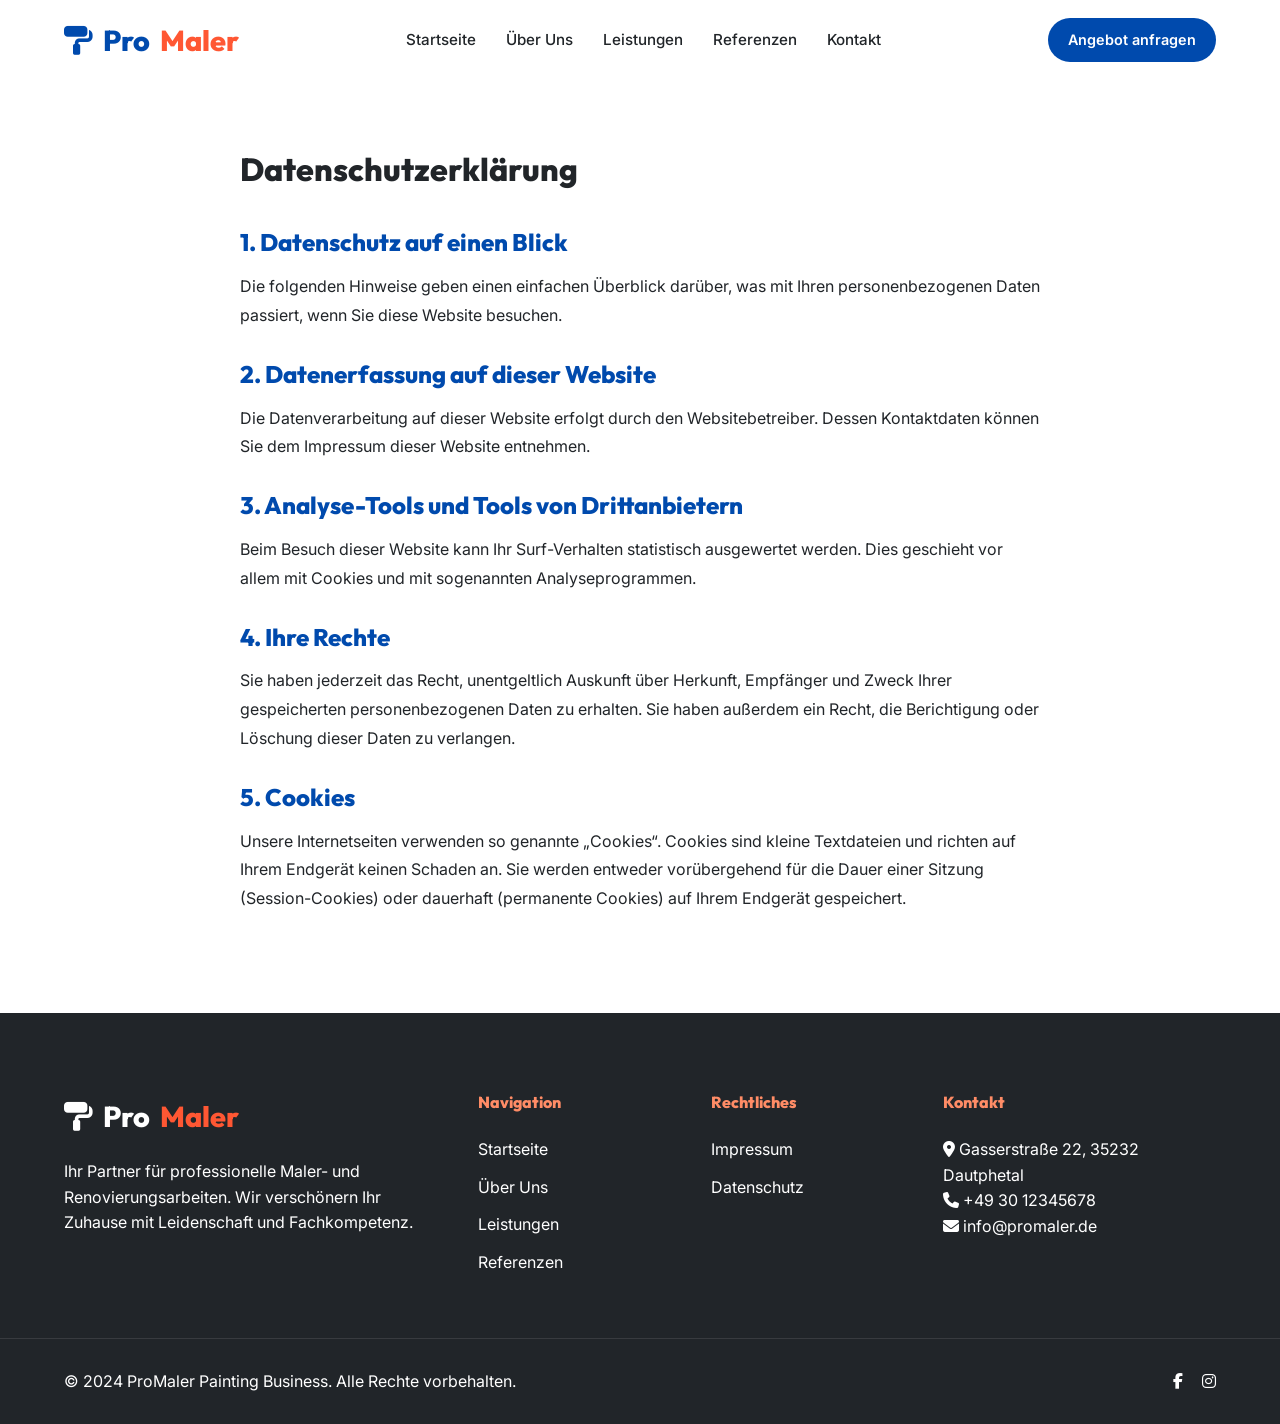
==== datenschutz.html @ 611ec89a "Initial commit - ProMaler Website" ====
<!DOCTYPE html>
<html lang="de">
<head>
    <meta charset="UTF-8">
    <meta name="viewport" content="width=device-width, initial-scale=1.0">
    <title>Datenschutz | ProMaler</title>
    <link rel="stylesheet" href="css/style.css">
    <link rel="stylesheet" href="https://cdnjs.cloudflare.com/ajax/libs/font-awesome/6.5.1/css/all.min.css">
    <style>
        .legal-content {
            max-width: 800px;
            margin: 150px auto 100px;
            width: 90%;
            line-height: 1.8;
        }
        .legal-content h1 { margin-bottom: 40px; }
        .legal-content h2 { margin: 30px 0 15px; font-size: 1.5rem; color: var(--primary); }
    </style>
</head>
<body>
    <header id="main-header" style="background: var(--glass-bg); backdrop-filter: var(--glass-blur);">
        <div class="nav-container">
            <a href="index.html" class="logo">
                <i class="fas fa-paint-roller"></i>
                Pro<span>Maler</span>
            </a>
            <nav class="nav-links">
                <a href="index.html">Startseite</a>
                <a href="ueber-uns.html">Über Uns</a>
                <a href="leistungen.html">Leistungen</a>
                <a href="referenzen.html">Referenzen</a>
                <a href="kontakt.html">Kontakt</a>
            </nav>
            <a href="kontakt.html" class="nav-cta">Angebot anfragen</a>
        </div>
    </header>

    <main class="legal-content">
        <h1>Datenschutzerklärung</h1>

        <h2>1. Datenschutz auf einen Blick</h2>
        <p>Die folgenden Hinweise geben einen einfachen Überblick darüber, was mit Ihren personenbezogenen Daten passiert, wenn Sie diese Website besuchen.</p>

        <h2>2. Datenerfassung auf dieser Website</h2>
        <p>Die Datenverarbeitung auf dieser Website erfolgt durch den Websitebetreiber. Dessen Kontaktdaten können Sie dem Impressum dieser Website entnehmen.</p>

        <h2>3. Analyse-Tools und Tools von Drittanbietern</h2>
        <p>Beim Besuch dieser Website kann Ihr Surf-Verhalten statistisch ausgewertet werden. Dies geschieht vor allem mit Cookies und mit sogenannten Analyseprogrammen.</p>

        <h2>4. Ihre Rechte</h2>
        <p>Sie haben jederzeit das Recht, unentgeltlich Auskunft über Herkunft, Empfänger und Zweck Ihrer gespeicherten personenbezogenen Daten zu erhalten. Sie haben außerdem ein Recht, die Berichtigung oder Löschung dieser Daten zu verlangen.</p>

        <h2>5. Cookies</h2>
        <p>Unsere Internetseiten verwenden so genannte „Cookies“. Cookies sind kleine Textdateien und richten auf Ihrem Endgerät keinen Schaden an. Sie werden entweder vorübergehend für die Dauer einer Sitzung (Session-Cookies) oder dauerhaft (permanente Cookies) auf Ihrem Endgerät gespeichert.</p>
    </main>

    <footer>
        <div class="footer-container">
            <div class="footer-about">
                <a href="index.html" class="logo" style="color: white; margin-bottom: 20px;">
                    <i class="fas fa-paint-roller"></i>
                    Pro<span style="color: var(--accent);">Maler</span>
                </a>
                <p>Ihr Partner für professionelle Maler- und Renovierungsarbeiten. Wir verschönern Ihr Zuhause mit Leidenschaft und Fachkompetenz.</p>
            </div>
            <div class="footer-links">
                <h4>Navigation</h4>
                <ul>
                    <li><a href="index.html">Startseite</a></li>
                    <li><a href="ueber-uns.html">Über Uns</a></li>
                    <li><a href="leistungen.html">Leistungen</a></li>
                    <li><a href="referenzen.html">Referenzen</a></li>
                </ul>
            </div>
            <div class="footer-links">
                <h4>Rechtliches</h4>
                <ul>
                    <li><a href="impressum.html">Impressum</a></li>
                    <li><a href="datenschutz.html">Datenschutz</a></li>
                </ul>
            </div>
            <div class="footer-contact">
                <h4>Kontakt</h4>
                <p><i class="fas fa-map-marker-alt"></i> Gasserstraße 22, 35232 Dautphetal</p>
                <p><i class="fas fa-phone"></i> +49 30 12345678</p>
                <p><i class="fas fa-envelope"></i> info@promaler.de</p>
            </div>
        </div>
        <div class="footer-bottom">
            <div class="footer-container" style="margin-bottom: 0; display: flex; justify-content: space-between;">
                <p>&copy; 2024 ProMaler Painting Business. Alle Rechte vorbehalten.</p>
                <div class="socials">
                    <a href="#" style="margin-left: 15px;"><i class="fab fa-facebook-f"></i></a>
                    <a href="#" style="margin-left: 15px;"><i class="fab fa-instagram"></i></a>
                </div>
            </div>
        </div>
    </footer>

    <script src="js/script.js"></script>
</body>
</html>
---- css/style.css ----
/* 
    ProMaler - Main Stylesheet
    Design System for a professional painting company
*/

@import url('https://fonts.googleapis.com/css2?family=Inter:wght@300;400;500;600;700&family=Outfit:wght@600;700;800&display=swap');

:root {
    /* Colors */
    --primary: #004AAD;
    --primary-light: #3371C6;
    --primary-dark: #003070;
    --accent: #FF5733;
    --accent-soft: #FF8C66;
    --bg-light: #F8F9FA;
    --bg-white: #FFFFFF;
    --text-dark: #212529;
    --text-muted: #6C757D;
    --border-color: #E9ECEF;
    
    /* Layout */
    --container-width: 1200px;
    --header-height: 80px;
    --section-padding: 100px 0;
    
    /* Effects */
    --shadow-sm: 0 4px 6px -1px rgba(0,0,0,0.05);
    --shadow-md: 0 10px 15px -3px rgba(0,0,0,0.1);
    --shadow-lg: 0 20px 25px -5px rgba(0,0,0,0.1), 0 10px 10px -5px rgba(0,0,0,0.04);
    --transition: all 0.4s cubic-bezier(0.175, 0.885, 0.32, 1.275);
    --glass-bg: rgba(255, 255, 255, 0.88);
    --glass-blur: blur(12px);
    
    /* Paint Sprinkles */
    --paint-blue: rgba(0, 74, 173, 0.08);
    --paint-orange: rgba(255, 87, 51, 0.08);
}

/* Base Reset */
* {
    margin: 0;
    padding: 0;
    box-sizing: border-box;
}

html {
    scroll-behavior: smooth;
}

body {
    font-family: 'Inter', sans-serif;
    color: var(--text-dark);
    line-height: 1.6;
    background-color: var(--bg-white);
    overflow-x: hidden;
}

h1, h2, h3, h4 {
    font-family: 'Outfit', sans-serif;
    font-weight: 800;
    line-height: 1.2;
}

a {
    text-decoration: none;
    color: inherit;
    transition: var(--transition);
}

ul {
    list-style: none;
}

img {
    max-width: 100%;
    display: block;
}

/* Typography Utilities */
.text-center { text-align: center; }
.section-title {
    font-size: 2.5rem;
    margin-bottom: 3rem;
    position: relative;
    display: inline-block;
}

.section-title::after {
    content: '';
    position: absolute;
    bottom: -10px;
    left: 50%;
    transform: translateX(-50%);
    width: 60px;
    height: 4px;
    background: var(--primary);
    border-radius: 2px;
}

/* Paint Specific Effects */
.paint-splash-container {
    position: absolute;
    top: 0;
    left: 0;
    width: 100%;
    height: 100%;
    overflow: hidden;
    z-index: -1;
    pointer-events: none;
}

.splash {
    position: absolute;
    width: 300px;
    height: 300px;
    background: radial-gradient(circle at center, var(--paint-blue) 0%, transparent 70%);
    filter: blur(40px);
}

.splash-1 { top: 10%; left: -100px; }
.splash-2 { bottom: 10%; right: -100px; width: 400px; height: 400px; background: radial-gradient(circle at center, var(--paint-orange) 0%, transparent 70%); }

.brush-stroke {
    position: relative;
    display: inline-block;
    z-index: 1;
}

.brush-stroke::before {
    content: '';
    position: absolute;
    bottom: -2px;
    left: -5%;
    width: 110%;
    height: 12px;
    background: var(--accent-soft);
    z-index: -1;
    opacity: 0.4;
    transform: rotate(-1deg);
    border-radius: 100% 20% 50% 10% / 50% 10% 20% 50%;
    transition: var(--transition);
}

.brush-stroke:hover::before {
    height: 15px;
    opacity: 0.6;
    transform: rotate(0deg) scaleX(1.1);
}

.paint-dot {
    position: absolute;
    width: 8px;
    height: 8px;
    background: var(--primary);
    border-radius: 50%;
    opacity: 0.3;
}

/* Header */
header {
    height: var(--header-height);
    position: fixed;
    top: 0;
    left: 0;
    width: 100%;
    z-index: 1000;
    display: flex;
    align-items: center;
    transition: var(--transition);
}

header.sticky {
    background: var(--glass-bg);
    backdrop-filter: var(--glass-blur);
    box-shadow: var(--shadow-sm);
    height: 70px;
}

.nav-container {
    max-width: var(--container-width);
    margin: 0 auto;
    width: 90%;
    display: flex;
    justify-content: space-between;
    align-items: center;
}

.container {
    max-width: var(--container-width);
    margin: 0 auto;
    width: 90%;
}

.logo {
    font-family: 'Outfit', sans-serif;
    font-size: 1.8rem;
    font-weight: 800;
    color: var(--primary);
    display: flex;
    align-items: center;
    gap: 10px;
}

.logo span {
    color: var(--accent);
}

.nav-links {
    display: flex;
    gap: 30px;
}

.nav-links a {
    font-weight: 500;
    font-size: 0.95rem;
}

.nav-links a:hover, .nav-links a.active {
    color: var(--primary);
}

.nav-cta {
    background: var(--primary);
    color: white;
    padding: 10px 20px;
    border-radius: 50px;
    font-weight: 600;
    font-size: 0.9rem;
}

.nav-cta:hover {
    background: var(--primary-dark);
    transform: translateY(-2px);
}

/* Hero Section */
.hero {
    height: 100vh;
    display: flex;
    align-items: center;
    position: relative;
    padding-top: var(--header-height);
    background: linear-gradient(rgba(255,255,255,0.8), rgba(255,255,255,0.8)), url('../images/hero.png');
    background-size: cover;
    background-position: center;
}

.hero-content {
    max-width: var(--container-width);
    margin: 0 auto;
    width: 90%;
    display: flex;
    justify-content: space-between;
    align-items: center;
    gap: 50px;
}

.hero-text {
    flex: 1;
    max-width: 600px;
}

.hero-illustration {
    flex: 1;
    display: flex;
    justify-content: center;
    animation: floating 3s ease-in-out infinite;
}

.hero-illustration img {
    max-width: 450px;
    filter: drop-shadow(0 20px 40px rgba(0,0,0,0.1));
}

@keyframes floating {
    0% { transform: translateY(0px); }
    50% { transform: translateY(-20px); }
    100% { transform: translateY(0px); }
}

/* Subpage Hero Standard Style */
.subpage-hero {
    background: var(--bg-light);
    min-height: 50vh;
    display: flex;
    align-items: center;
    justify-content: center;
    text-align: center;
    padding: 120px 0 80px;
    position: relative;
    overflow: hidden;
}

.subpage-hero .hero-content {
    flex-direction: column;
}

.subpage-hero h1 {
    font-size: 5rem;
    color: var(--primary-dark);
    margin-bottom: 20px;
    position: relative;
    z-index: 1;
    display: inline-block;
    padding: 10px 40px;
}

/* Colored background behind the heading */
.subpage-hero h1::before {
    content: '';
    position: absolute;
    top: 50%;
    left: 50%;
    transform: translate(-50%, -50%);
    width: 100%;
    height: 80%;
    background: var(--paint-blue);
    z-index: -1;
    border-radius: 100px;
    filter: blur(20px);
}

.subpage-hero p {
    font-size: 1.5rem;
    color: var(--text-muted);
    max-width: 800px;
    margin: 0 auto;
}

@media (max-width: 768px) {
    .subpage-hero h1 { font-size: 3rem; padding: 10px 20px; }
    .subpage-hero p { font-size: 1.1rem; }
}

.hero h1 {
    font-size: 4rem;
    margin-bottom: 1.5rem;
    color: var(--primary-dark);
}

.hero p {
    font-size: 1.2rem;
    color: var(--text-muted);
    margin-bottom: 2.5rem;
}

.hero-btns {
    display: flex;
    gap: 20px;
}

.btn {
    padding: 15px 35px;
    border-radius: 50px;
    font-weight: 600;
    cursor: pointer;
    transition: var(--transition);
    display: inline-block;
}

.btn-primary {
    background: var(--primary);
    color: white;
}

.btn-primary:hover {
    background: var(--primary-dark);
    transform: translateY(-3px);
    box-shadow: 0 10px 20px rgba(0,74,173,0.2);
}

.btn-secondary {
    background: white;
    color: var(--primary);
    border: 2px solid var(--primary);
}

.btn-secondary:hover {
    background: var(--primary);
    color: white;
    transform: translateY(-3px);
}

/* Stats/Preview Cards */
.services-preview {
    padding: var(--section-padding);
}

.preview-grid {
    display: grid;
    grid-template-columns: repeat(3, 1fr);
    gap: 30px;
    max-width: var(--container-width);
    margin: 0 auto;
    width: 90%;
}

.preview-card {
    background: var(--bg-white);
    padding: 40px;
    border-radius: 20px;
    box-shadow: var(--shadow-md);
    transition: var(--transition);
    border: 1px solid var(--border-color);
    text-align: center;
}

.preview-card:hover {
    transform: translateY(-10px);
    border-color: var(--primary-light);
}

.preview-card i {
    font-size: 2.5rem;
    color: var(--primary);
    margin-bottom: 1.5rem;
}

.preview-card h3 {
    margin-bottom: 1rem;
    font-size: 1.5rem;
}

/* Footer */
footer {
    background: var(--text-dark);
    color: white;
    padding: 80px 0 30px;
}

.footer-container {
    max-width: var(--container-width);
    margin: 0 auto;
    width: 90%;
    display: grid;
    grid-template-columns: 2fr 1fr 1fr 1.5fr;
    gap: 50px;
    margin-bottom: 50px;
}

.footer-about h3 { color: white; margin-bottom: 20px; }
.footer-links h4, .footer-contact h4 { margin-bottom: 25px; color: var(--accent-soft); }
.footer-links ul li { margin-bottom: 12px; }
.footer-links a:hover { color: var(--accent-soft); }

.footer-bottom {
    border-top: 1px solid rgba(255,255,255,0.1);
    padding-top: 30px;
    display: flex;
    justify-content: space-between;
    align-items: center;
}

/* Responsive */
@media (max-width: 1024px) {
    .preview-grid { grid-template-columns: repeat(2, 1fr); }
    .footer-container { grid-template-columns: repeat(2, 1fr); }
    .hero h1 { font-size: 3rem; }
}

/* Mobile Menu Toggle */
.menu-toggle {
    display: none !important;
    font-size: 1.5rem;
    cursor: pointer;
    color: var(--primary);
}
@media (max-width: 992px) {
    .menu-toggle { display: block !important; }
}

@media (max-width: 992px) {
    .about-grid {
        grid-template-columns: 1fr;
        gap: 40px;
        text-align: center;
    }
    
    .about-image {
        order: -1;
    }
    .hero-content {
        flex-direction: column;
        text-align: center;
        gap: 30px;
    }
    
    .hero-text {
        max-width: 100%;
    }
    
    .hero-illustration {
        order: -1;
    }
    
    .hero-illustration img {
        max-width: 300px;
    }

    .hero h1 {
        font-size: 3rem;
    }
}

@media (max-width: 768px) {
    .menu-toggle { display: block; }
    
    /* Global grid stacking */
    .services-grid, .portfolio-grid, .preview-grid, .values-grid {
        grid-template-columns: 1fr !important;
    }
    
    /* Ensure no horizontal overflow */
    .contact-grid {
        grid-template-columns: 1fr !important;
        gap: 40px;
    }
    
    .nav-links {
        display: flex;
        flex-direction: column;
        position: fixed;
        top: var(--header-height);
        right: -100%;
        width: 100%;
        background: var(--bg-white);
        padding: 40px;
        transition: var(--transition);
        box-shadow: var(--shadow-md);
        text-align: center;
        gap: 20px;
    }

    .nav-links.active {
        right: 0;
    }

    .nav-cta { display: none; }
}

/* Tablet specific grid for Services */
@media (min-width: 769px) and (max-width: 1024px) {
    .services-grid {
        grid-template-columns: repeat(2, 1fr) !important;
    }
}
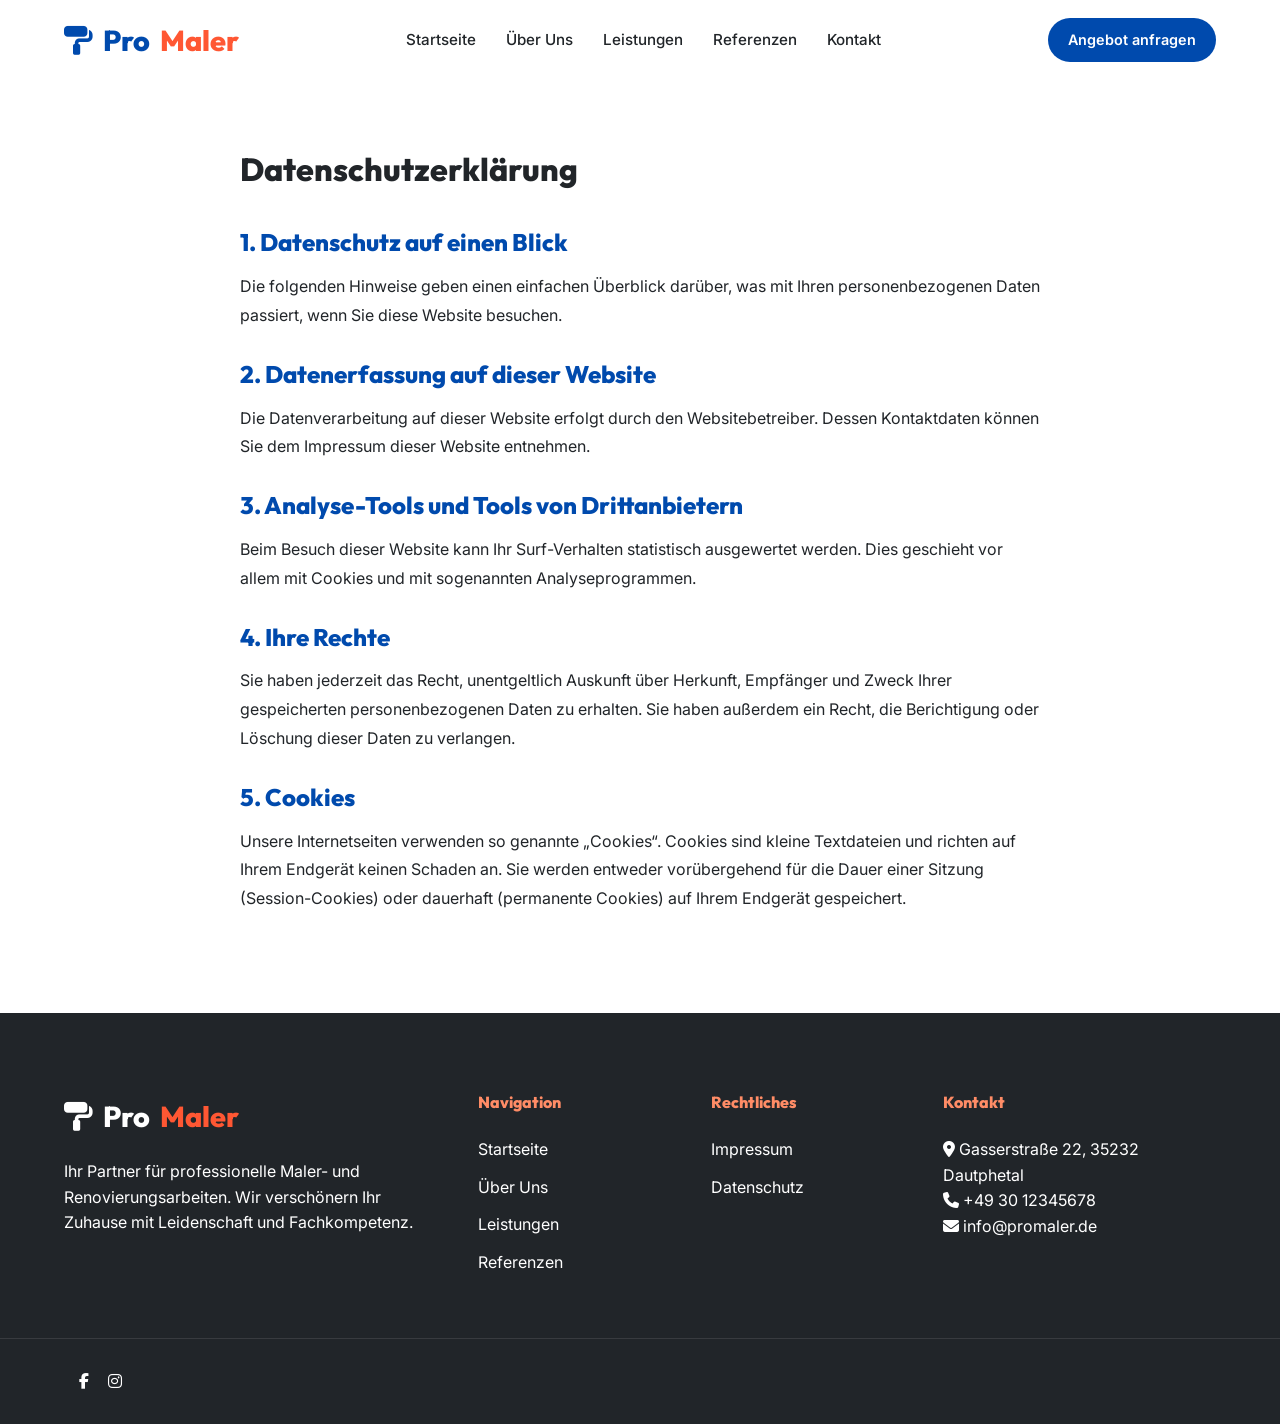
==== commit 9f847749: "Remove copyright text from footers" ====
--- a/datenschutz.html
+++ b/datenschutz.html
@@ -88,7 +88,6 @@
         </div>
         <div class="footer-bottom">
             <div class="footer-container" style="margin-bottom: 0; display: flex; justify-content: space-between;">
-                <p>&copy; 2024 ProMaler Painting Business. Alle Rechte vorbehalten.</p>
                 <div class="socials">
                     <a href="#" style="margin-left: 15px;"><i class="fab fa-facebook-f"></i></a>
                     <a href="#" style="margin-left: 15px;"><i class="fab fa-instagram"></i></a>
--- a/css/style.css
+++ b/css/style.css
@@ -491,6 +491,8 @@
     
     .hero-illustration {
         order: -1;
+        margin-top: 100px !important;
+        margin-bottom: 20px;
     }
     
     .hero-illustration img {
@@ -498,7 +500,46 @@
     }
 
     .hero h1 {
-        font-size: 3rem;
+        font-size: 2.5rem;
+    }
+
+    .hero {
+        height: auto !important;
+        min-height: 100vh;
+        padding-top: 80px !important;
+        padding-bottom: 60px;
+        display: block !important;
+    }
+
+    .hero-content {
+        display: flex;
+        flex-direction: column;
+        align-items: center;
+    }
+}
+@media (max-width: 768px) {
+    .about-grid {
+        display: flex !important;
+        flex-direction: column !important;
+        text-align: center !important;
+        gap: 20px !important;
+    }
+    
+    .about-text {
+        order: 1 !important;
+    }
+    
+    .about-image {
+        order: 2 !important;
+        margin-top: 15px !important;
+    }
+    
+    .about-image img {
+        width: 100% !important;
+    }
+    
+    .about-text p {
+        font-size: 16px !important;
     }
 }
 
@@ -544,3 +585,41 @@
         grid-template-columns: repeat(2, 1fr) !important;
     }
 }
+/* ==========================================================================
+   FINAL RESPONSIVE FIXES (Force Overrides)
+   ========================================================================== */
+
+@media (max-width: 992px) {
+    .hero {
+        height: auto !important;
+        min-height: calc(100vh - 80px) !important;
+        padding-top: 140px !important; /* Huge padding to clear header */
+        padding-bottom: 60px;
+        display: block !important;
+        position: relative !important;
+    }
+
+    .hero-content {
+        display: flex !important;
+        flex-direction: column !important;
+        align-items: center !important;
+        gap: 40px !important;
+    }
+
+    .hero-illustration {
+        order: -1 !important;
+        margin-top: 0 !important;
+        margin-bottom: 30px !important;
+        background: none !important; /* Explicitly remove any field */
+    }
+    
+    .hero h1 {
+        font-size: 2.5rem !important;
+        line-height: 1.2;
+    }
+
+    .hero-illustration img {
+        max-width: 280px !important;
+        margin: 0 auto !important;
+    }
+}
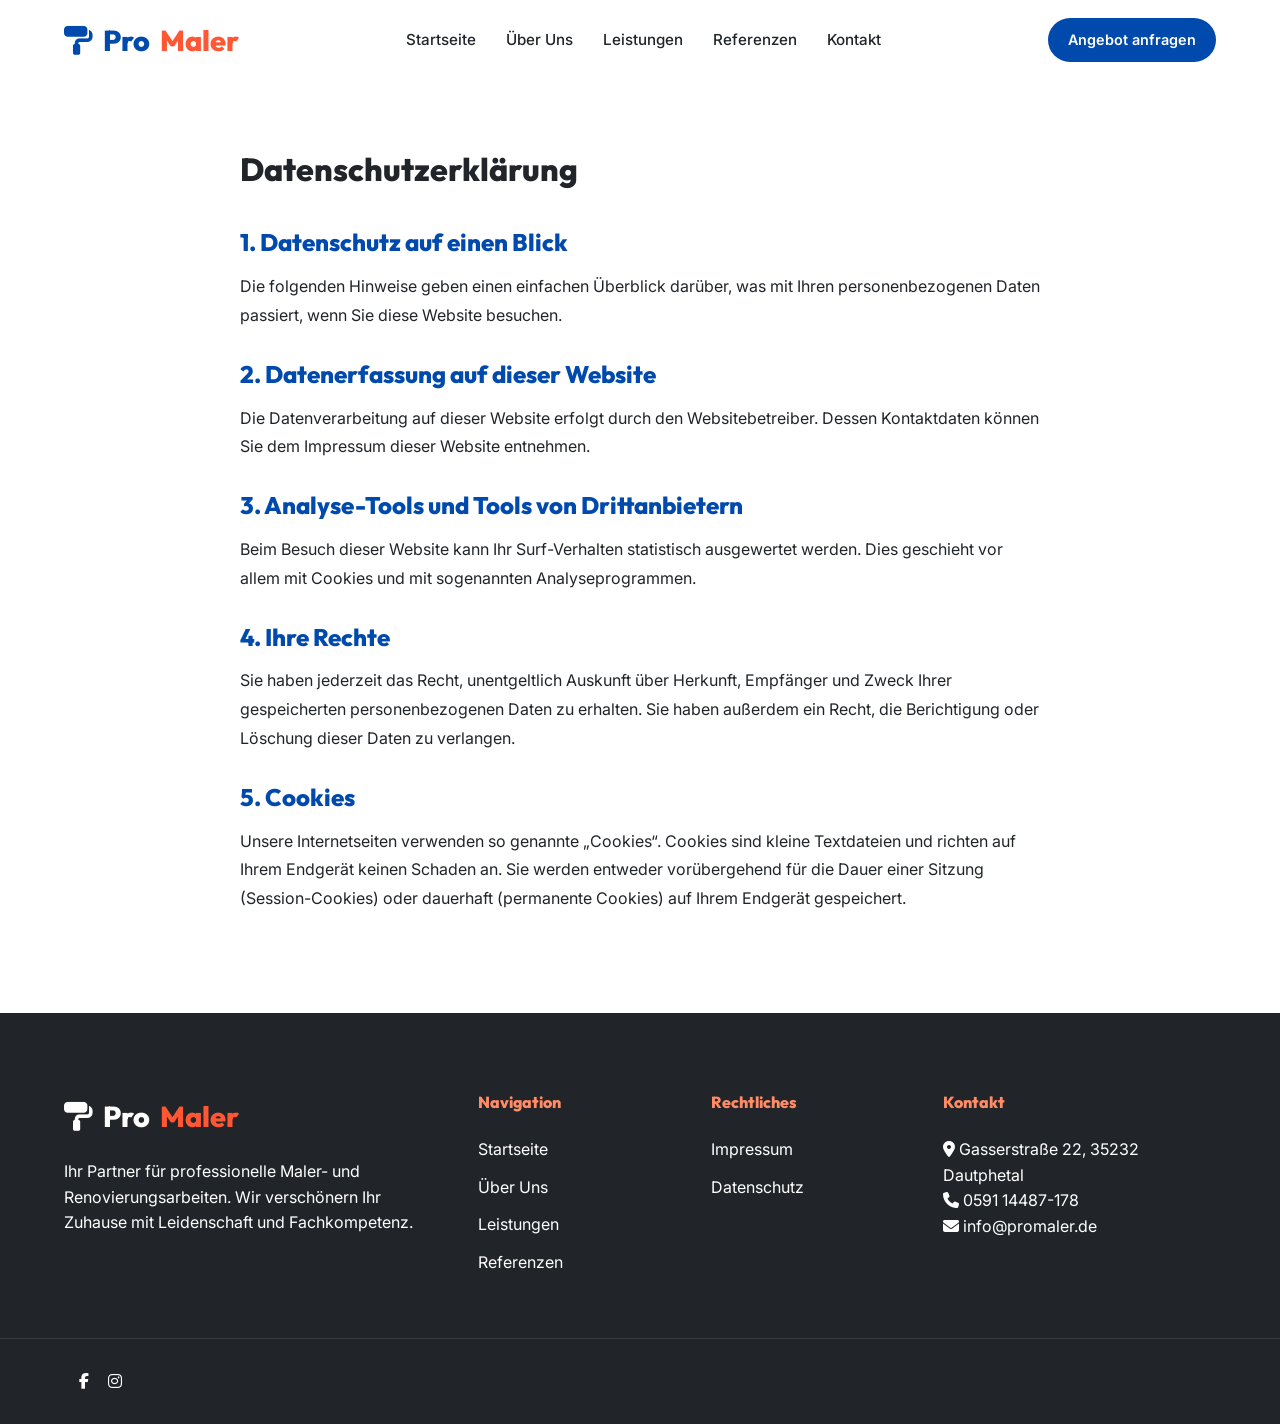
==== commit 1574091e: "Add favicon, update contact phone, and configure email links" ====
--- a/datenschutz.html
+++ b/datenschutz.html
@@ -1,5 +1,6 @@
 <!DOCTYPE html>
 <html lang="de">
+
 <head>
     <meta charset="UTF-8">
     <meta name="viewport" content="width=device-width, initial-scale=1.0">
@@ -13,10 +14,21 @@
             width: 90%;
             line-height: 1.8;
         }
-        .legal-content h1 { margin-bottom: 40px; }
-        .legal-content h2 { margin: 30px 0 15px; font-size: 1.5rem; color: var(--primary); }
+
+        .legal-content h1 {
+            margin-bottom: 40px;
+        }
+
+        .legal-content h2 {
+            margin: 30px 0 15px;
+            font-size: 1.5rem;
+            color: var(--primary);
+        }
     </style>
+    <!-- Favicon -->
+    <link rel="icon" type="image/png" href="favicon.png">
 </head>
+
 <body>
     <header id="main-header" style="background: var(--glass-bg); backdrop-filter: var(--glass-blur);">
         <div class="nav-container">
@@ -39,19 +51,26 @@
         <h1>Datenschutzerklärung</h1>
 
         <h2>1. Datenschutz auf einen Blick</h2>
-        <p>Die folgenden Hinweise geben einen einfachen Überblick darüber, was mit Ihren personenbezogenen Daten passiert, wenn Sie diese Website besuchen.</p>
+        <p>Die folgenden Hinweise geben einen einfachen Überblick darüber, was mit Ihren personenbezogenen Daten
+            passiert, wenn Sie diese Website besuchen.</p>
 
         <h2>2. Datenerfassung auf dieser Website</h2>
-        <p>Die Datenverarbeitung auf dieser Website erfolgt durch den Websitebetreiber. Dessen Kontaktdaten können Sie dem Impressum dieser Website entnehmen.</p>
+        <p>Die Datenverarbeitung auf dieser Website erfolgt durch den Websitebetreiber. Dessen Kontaktdaten können Sie
+            dem Impressum dieser Website entnehmen.</p>
 
         <h2>3. Analyse-Tools und Tools von Drittanbietern</h2>
-        <p>Beim Besuch dieser Website kann Ihr Surf-Verhalten statistisch ausgewertet werden. Dies geschieht vor allem mit Cookies und mit sogenannten Analyseprogrammen.</p>
+        <p>Beim Besuch dieser Website kann Ihr Surf-Verhalten statistisch ausgewertet werden. Dies geschieht vor allem
+            mit Cookies und mit sogenannten Analyseprogrammen.</p>
 
         <h2>4. Ihre Rechte</h2>
-        <p>Sie haben jederzeit das Recht, unentgeltlich Auskunft über Herkunft, Empfänger und Zweck Ihrer gespeicherten personenbezogenen Daten zu erhalten. Sie haben außerdem ein Recht, die Berichtigung oder Löschung dieser Daten zu verlangen.</p>
+        <p>Sie haben jederzeit das Recht, unentgeltlich Auskunft über Herkunft, Empfänger und Zweck Ihrer gespeicherten
+            personenbezogenen Daten zu erhalten. Sie haben außerdem ein Recht, die Berichtigung oder Löschung dieser
+            Daten zu verlangen.</p>
 
         <h2>5. Cookies</h2>
-        <p>Unsere Internetseiten verwenden so genannte „Cookies“. Cookies sind kleine Textdateien und richten auf Ihrem Endgerät keinen Schaden an. Sie werden entweder vorübergehend für die Dauer einer Sitzung (Session-Cookies) oder dauerhaft (permanente Cookies) auf Ihrem Endgerät gespeichert.</p>
+        <p>Unsere Internetseiten verwenden so genannte „Cookies“. Cookies sind kleine Textdateien und richten auf Ihrem
+            Endgerät keinen Schaden an. Sie werden entweder vorübergehend für die Dauer einer Sitzung (Session-Cookies)
+            oder dauerhaft (permanente Cookies) auf Ihrem Endgerät gespeichert.</p>
     </main>
 
     <footer>
@@ -61,7 +80,8 @@
                     <i class="fas fa-paint-roller"></i>
                     Pro<span style="color: var(--accent);">Maler</span>
                 </a>
-                <p>Ihr Partner für professionelle Maler- und Renovierungsarbeiten. Wir verschönern Ihr Zuhause mit Leidenschaft und Fachkompetenz.</p>
+                <p>Ihr Partner für professionelle Maler- und Renovierungsarbeiten. Wir verschönern Ihr Zuhause mit
+                    Leidenschaft und Fachkompetenz.</p>
             </div>
             <div class="footer-links">
                 <h4>Navigation</h4>
@@ -82,8 +102,8 @@
             <div class="footer-contact">
                 <h4>Kontakt</h4>
                 <p><i class="fas fa-map-marker-alt"></i> Gasserstraße 22, 35232 Dautphetal</p>
-                <p><i class="fas fa-phone"></i> +49 30 12345678</p>
-                <p><i class="fas fa-envelope"></i> info@promaler.de</p>
+                <p><i class="fas fa-phone"></i> 0591 14487-178</p>
+                <p><i class="fas fa-envelope"></i> <a href="mailto:info@webtech-agentur.de" style="color: inherit; text-decoration: none;">info@promaler.de</a></p>
             </div>
         </div>
         <div class="footer-bottom">
@@ -98,4 +118,5 @@
 
     <script src="js/script.js"></script>
 </body>
-</html>
+
+</html>
